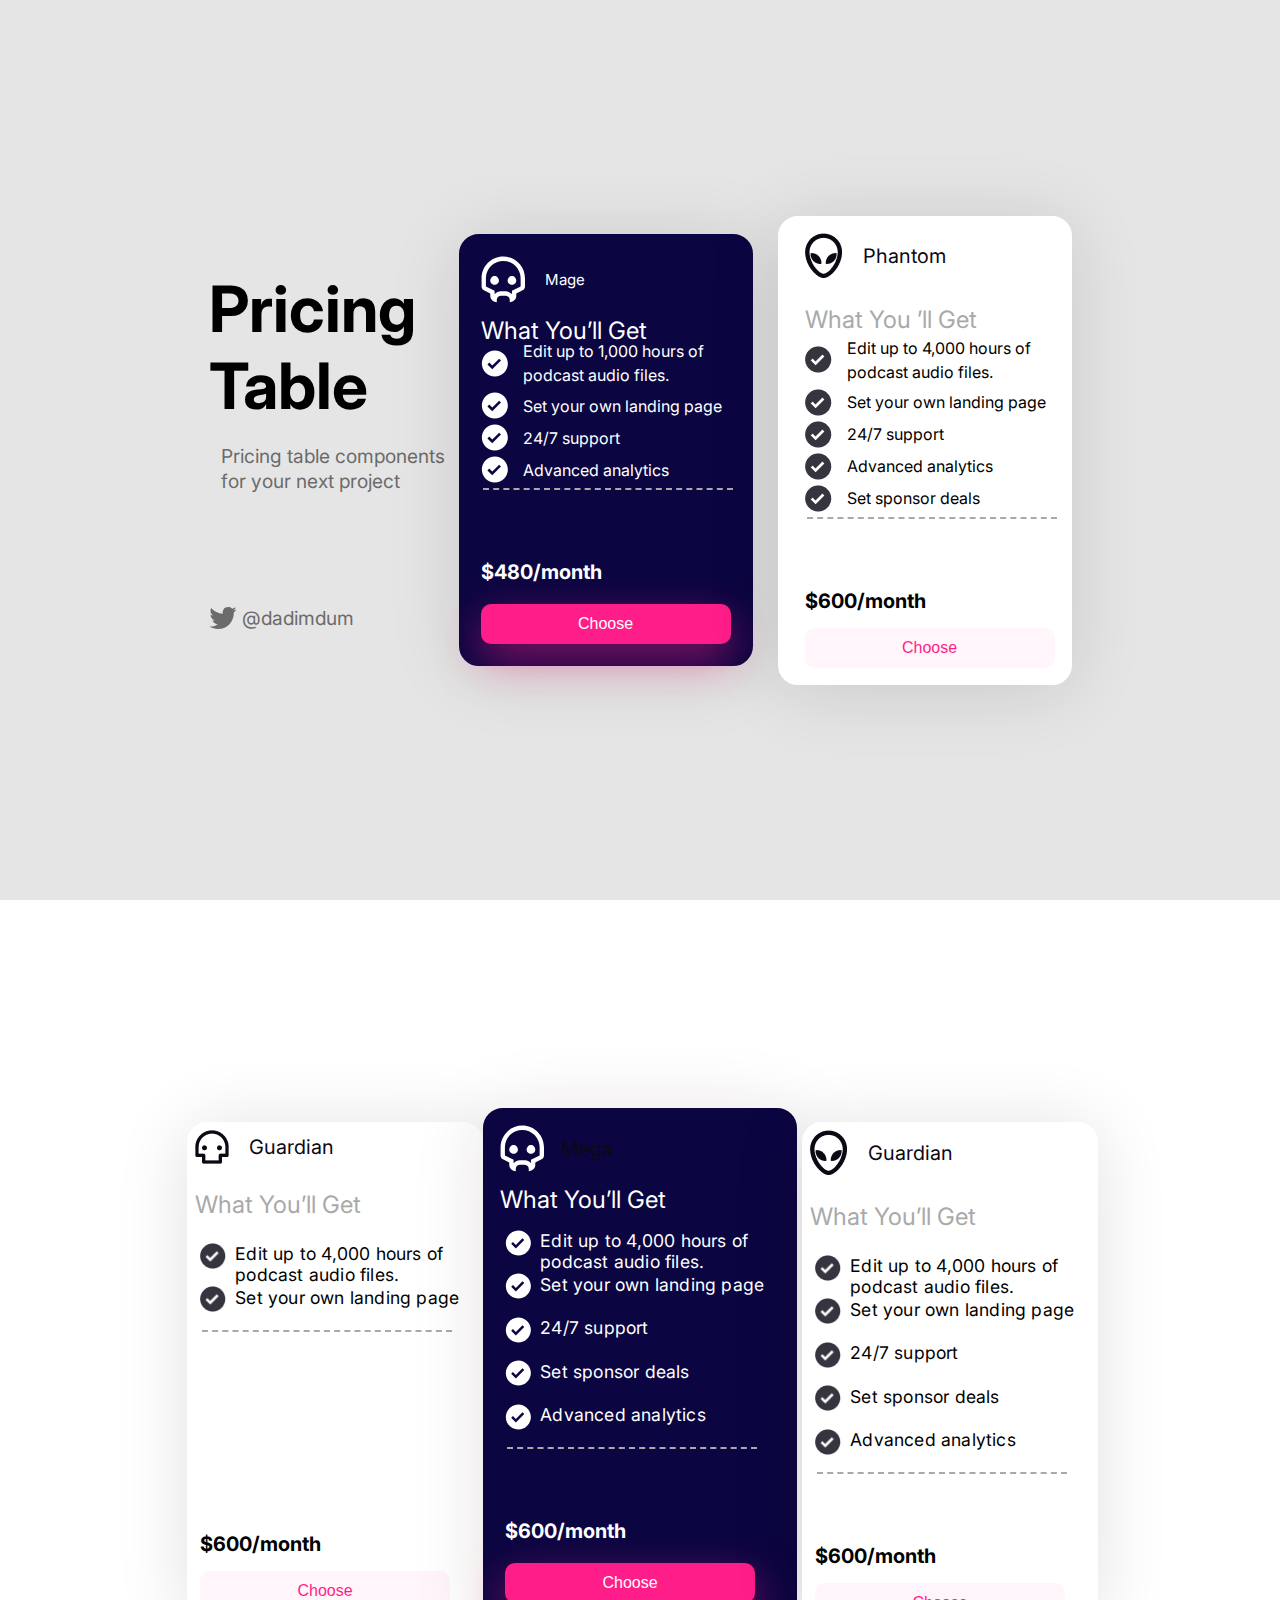
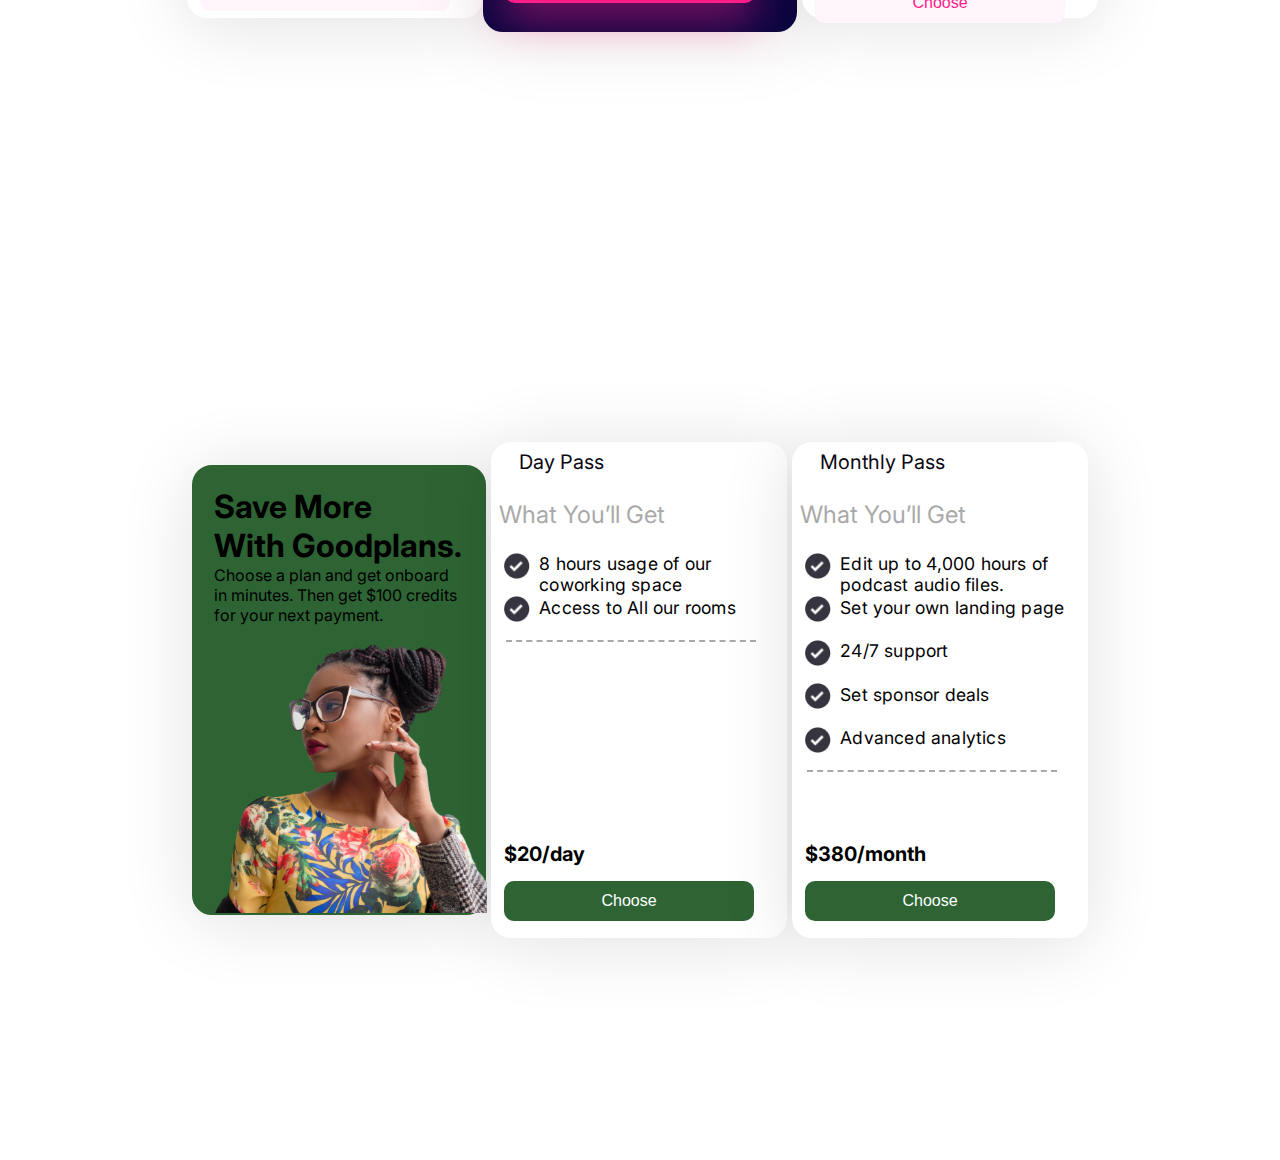
==== index.html @ 3392d0bc "added index and css files" ====
<!DOCTYPE html>
<html lang="en">
<head>
    <meta charset="UTF-8">
    <meta http-equiv="X-UA-Compatible" content="IE=edge">
    <meta name="viewport" content="width=device-width, initial-scale=1.0">
    <title>Pricing Ui Component</title>
    <link rel="stylesheet" href="index.css">
    <link rel="preconnect" href="https://fonts.googleapis.com">
<link rel="preconnect" href="https://fonts.gstatic.com" crossorigin>
<link href="https://fonts.googleapis.com/css2?family=Inter:wght@700&display=swap" rel="stylesheet">
</head>
<body>
    <div class="container wrapper">
        <div class="pricing-text">
            <h1 class="big-text"> Pricing Table</h1>
            <p class="small-text"> Pricing table components for your next project </p>
            <div class="box-bird">
                <img src="./img/bird.svg" alt="">
                <p class="small"> @dadimdum</p>
            </div>
        </div>
        <div class="price-box">
            <div class="box-mage">
                <img src="./img/head1.svg" alt="">
                <p class="box-p">Mage</p>
            </div>
            <p class="what-you-get">What You’ll Get</p>
            <div>
                <div class="box-mage1">
                    <img src="./img/mark1.svg" alt="">
                    <p class=" text">Edit up to 1,000 hours of podcast audio files.</p>
                </div>
                <div class="box-mage1">
                    <img src="./img/mark1.svg" alt="">
                    <p class="text">Set your own landing page</p>
                </div>
                <div class="box-mage1">
                    <img src="./img/mark1.svg" alt="">
                    <p class="text">24/7 support</p>
                </div>
                <div class="box-mage1">
                    <img src="./img/mark1.svg" alt="">
                    <p class="text" > Advanced analytics</p>
                </div>  
            </div>
            <div class="border"></div>
            <div>
                <h1 class="small-1"> $480/month</h1>
                <button class="btn"> Choose</button>
            </div>
        </div>
        <div class="price-box1">
            <div  class="box-mage">
                <img src="./img/head2.png" alt=""> 
                <p class="phantom"> Phantom </p>
            </div>
            <p class="what-you-get1">What You ’ll Get</p>
            <div class="box-mage1"> 
                <img src="./img/mark2.png" alt="">
                <p> Edit up to 4,000 hours of <br> podcast audio files.</p>
            </div> 
            <div class="box-mage1">
                <img src="./img/mark2.png" alt="">
                <p> Set your own landing page</p>
            </div>
            <div class="box-mage1">
                <img src="./img/mark2.png" alt="">
                <p> 24/7 support</p>
            </div>
            <div class="box-mage1">
                <img src="./img/mark2.png" alt="">
                <p> Advanced analytics</p>
            </div>
            <div class="box-mage1">
                <img src="./img/mark2.png" alt="">
                <p> Set sponsor deals</p>
            </div>
            <div class="border"></div>
            <div>
                <h1 class="small-2"> $600/month </h1>
                <button class="btn1"> Choose</button>
            </div>
        </div>
    </div>
    <!-- <div class=" wrapper1 ">
        <div class="price-box2" >
            <div class="box-mage">
                <img src="./img/Vector (1).png" alt="">
                <p class="phantom">Guardian</p>
            </div>
            <p class="what-you-get1"> What You’ll Get</p>
            <div class="box-mage1">
                <img src="./img/Vector.png" alt="">
                <p> Edit up to 10 hours of podcast audio files.</p>
            </div>
            <div class="box-mage1">
                <img src="./img/Vector.png" alt="">
                <p> Set your own CoreLoop Page</p>
            </div>
            <div class="border"></div>
            <h1 class="small-2">Free Forever</h1>
            <button class="btn1">Choose</button>
        </div>
        <div class="price-box-1">
            <div class="box-mage"></div>
            <p class="what-you-get">What You’ll Get</p>
            <div>
                <div class="box-mage1">
                    <img src="./img/Vector (2).svg" alt="">
                    <p class=" text">Edit up to 1,000 hours of podcast audio files.</p>
                </div>
                <div class="box-mage1">
                    <img src="./img/Vector (2).svg" alt="">
                    <p class="text">Set your own landing page</p>
                </div>
                <div class="box-mage1">
                    <img src="./img/Vector (2).svg" alt="">
                    <p class="text">24/7 support</p>
                </div>
                <div class="box-mage1">
                    <img src="./img/Vector (2).svg" alt="">
                    <p class="text" > Advanced analytics</p>
                </div>  
            </div>
            <div class="border"></div>
            <div>
                <h1 class="small-1"> $480/month</h1>
                <button class="btn"> Choose</button>
            </div>
        </div>
        <div class="price-box-2">
            <div  class="box-mage">
                <img src="./img/Vector1.png" alt=""> 
                <p class="phantom"> Phantom </p>
            </div>
            <p class="what-you-get1">What You’ll Get</p>
            <div class="box-mage1"> 
                <img src="./img/Vector.png" alt="">
                <p> Edit up to 4,000 hours of <br> podcast audio files.</p>
            </div> 
            <div class="box-mage1">
                <img src="./img/Vector.png" alt="">
                <p> Set your own landing page</p>
            </div>
            <div class="box-mage1">
                <img src="./img/Vector.png" alt="">
                <p> 24/7 support</p>
            </div>
            <div class="box-mage1">
                <img src="./img/Vector.png" alt="">
                <p> Advanced analytics</p>
            </div>
            <div class="box-mage1">
                <img src="./img/Vector.png" alt="">
                <p> Set sponsor deals</p>
            </div>
            <div class="border"></div>
            <div>
                <h1 class="small-2"> $600/month </h1>
                <button class="btn1"> Choose</button>
            </div>
        </div>  
    </div> -->
    <div class="contianer wrapper1">
       <div class="list-item1">
            <div class="box-mage">
                <img src="./img/head3.png" alt="">
                <p class="phantom">Guardian</p>
            </div>
            <p class="what-you-get1"> What You’ll Get</p>
            <ul class="image">
                <li> Edit up to 4,000 hours of podcast audio files.</li>
                <li> Set your own landing page</li>
                <div class="border1"></div>
                <div class="container">
                    <h1 class="small-2"> $600/month </h1>
                    <button class="btn1"> Choose</button>
                </div>
            </ul>
       </div>
        <div class="contianer ">
            <div class="list-item">
                <div  class="box-mage1">
                    <img src="./img/head1.svg" alt=""> 
                    <p class="phantom text"> Mega </p>
                </div>
                <p class="what-you-get">What You’ll Get</p>
                <ul class="text">
                    <li> Edit up to 4,000 hours of podcast audio files.</li>
                    <li> Set your own landing page</li>
                    <li> 24/7 support</li>
                    <li> Set sponsor deals</li>
                    <li> Advanced analytics</li>
                    <div class="border"></div>
                    <div class="container ">
                        <h1 class="small-1 "> $600/month </h1>
                        <button class="btn"> Choose</button>
                    </div>
                </ul>
            </div>
        </div>
        <div class="contianer ">
            <div class="list-item1">
                <div class="box-mage">
                    <img src="./img/head2.png" alt="">
                    <p class="phantom">Guardian</p>
                </div>
                <p class="what-you-get1"> What You’ll Get</p>
                <ul class="image">
                    <li> Edit up to 4,000 hours of podcast audio files.</li>
                    <li> Set your own landing page</li>
                    <li> 24/7 support</li>
                    <li> Set sponsor deals</li>
                    <li> Advanced analytics</li>
                    <div class="border"></div>
                    <div class="container">
                        <h1 class="small-2"> $600/month </h1>
                        <button class="btn1"> Choose</button>
                    </div>
                </ul>
           </div>
        </div>
       </div> 
       <div class="container wrapper1">
            <div class="price-box3">
                <h1 class="big-text"> Save More</h1>
                <h1 class="mage"> With Goodplans.</h1>
                <p class="small-text"> Choose a plan and get onboard in minutes. Then get $100 credits for your next payment.</p>
                <img src="./img/arrow" alt="">
                <img src="./img/pexels-godisable-jacob-871495-removebg-preview 1.svg" alt="" width="109%" height="200%"> 
            </div>
            <div class="list-item1 ">
                <div class="box-mage">
                    <img src="./img/Vector (3).svg" alt="">
                    <p  class="phantom"> Day Pass</p>
                </div>
                <p class="what-you-get1"> What You’ll Get</p>
            <ul class="image">
                <li> 8 hours usage of our coworking space</li>
                <li> Access to All our rooms</li>
                <div class="border1"></div>
                <div class="container">
                    <h1 class="small-2"> $20/day </h1>
                    <button class="btn2"> Choose</button>
                </div>
            </ul>
            </div>
            <div class="list-item1">
                <div class="box-mage">
                    <img src="./img/Vector (3).svg" alt="">
                    <p class="phantom"> Monthly Pass</p>
                </div>
                <p class="what-you-get1"> What You’ll Get</p>
            <ul class="image">
                <li> Edit up to 4,000 hours of podcast audio files.</li>
                <li> Set your own landing page</li>
                <li> 24/7 support</li>
                <li> Set sponsor deals</li>
                <li> Advanced analytics</li>
                <div class="border"></div>
                <div class="container">
                    <h1 class="small-2"> $380/month </h1>
                    <button class="btn2 "> Choose</button>
                </div>
            </ul>
            </div>
       </div> 
</body>
</html>
---- index.css ----
body, html{
    margin: 0;
    padding: 0;
    height: 100;
    font-family: "Inter", sans-serif;
}
h1, h2, h3, h4, h5, h6, p{
    margin: 0;
    padding: 0;
}
.wrapper{
    background-color: #E5E5E5;
    height: 100vh;
    display: flex;
    justify-content: center;
    align-items: center;
}
.wrapper .big-text{
    max-width: 250px;
    font-size: 4rem;
}
.wrapper .small-text{
    max-width:250px ;
    color: #6B6B6B;
    font-size: 1.2rem;
    line-height: 25px;
    margin-top: 20px;
    padding-left: 5%;
}

.price-box{
    border:2px solid #0B0641;
    background-color: #0B0641;
    border-radius: 20px;
    box-shadow: 0px 5.20673px 72.8942px rgba(0, 0, 0, 0.12);
    width: 250px;
    padding: 20px;
}
.box-mage{
    display: flex;
    align-items: center;
    column-gap: 20px; 
    color: #ffffff;
 }
.box-mage .box-p{
    font-size: 15px;
    color: #ffffff;
}

.what-you-get{
    color: #FFFFFF;
    font-size: 1.5rem;
    margin-top: 20px;
    line-height: 1rem;
    font-weight: 400;
}
.box-bird{
    display: flex;
    align-items: center;
    column-gap: 5px;
    margin-top: 7rem;
}
.small{
    font-size: 1.2rem;
    color: #6B6B6B;
}
.text{
    color: #ffffff;
}
.border{
    border-bottom: 2px dashed #A9A9AA ;
    margin:5px 2px 70px 2px ;
    width: 250px;
}
.phantom{
    color: #0B0914;
    font-size: 20px;

}
.small-1{
    font-size: 20px;
    color: #ffffff;
    margin-bottom: 20px;
}
.small-2{
    font-size: 20px;
    color: black;
    margin-bottom: 15px;
}
.wrapper .price-box1{
    padding-left: 25px;
    margin-left: 25px;
}
.price-box1{
        border:2px solid #FFFFFF;
        border-radius: 20px;
        background: #FFFFFF;
        box-shadow: 0px 5.20673px 72.8942px rgba(0, 0, 0, 0.12);    
        width: 250px;
        padding: 15px;
}
.what-you-get1{
    color: #A9A9AA;
    font-size: 1.5rem;
    margin-top: 25px;
    line-height: 2rem;
    font-weight: 400;
}
.box-mage1{
    display: flex;
    align-items: center;
    column-gap: 6%;
    line-height: 1.5rem;
    margin-bottom: 2%;
    
}
.btn{
    border: 10px solid #FF1D89; 
    background: #FF1D89;
    color:#ffffff;
    box-shadow: 0px 15.6202px 41.6538px rgba(255, 29, 137, 0.5);
    border-radius: 10px;
    width: 250px;
    font-size: 16px;
    cursor: pointer;
}
.btn1{
    border: 10px solid #FFF5FA; 
    background: #FFF5FA;
    color: #FF1D89;
    border-radius: 10px;
    font-size: 16px;
    width: 250px;
    cursor: pointer;
}
.btn2{
    border: 10px solid #2E6434; 
    background: #2E6434;
    color: #ffffff;
    border-radius: 10px;
    font-size: 16px;
    width: 250px;
    cursor: pointer;
}
.wrapper1{
    background: #FFFFFF;
    border-radius: 20px;
    margin: 20px;
    display: flex;
    align-items: center;
    justify-content: center;
    height: 100vh;
}
.price-box2{
    border:2px solid #FFFFFF;
    border-radius: 20px;
    background: #FFFFFF;
    box-shadow: 0px 5.20673px 72.8942px rgba(0, 0, 0, 0.12);    
    width: 250px;
    padding: 15px; 
    height: 350px;
}
.price-box-1{
    border:2px solid #0B0641;
    background-color: #0B0641;
    border-radius: 20px;
    box-shadow: 0px 5.20673px 72.8942px rgba(0, 0, 0, 0.12);
    width: 250px;
    padding: 20px;
    height: 400px;
}
.price-box-2{
    border:2px solid #FFFFFF;
    border-radius: 20px;
    background: #FFFFFF;
    box-shadow: 0px 5.20673px 72.8942px rgba(0, 0, 0, 0.12);    
    width: 250px;
    padding: 10px 10px 0px 10px; 
    height:380px;
}.price-box-2 .border{
    margin-bottom: 10px;
}
.price-box-1 .border{
    margin-top: 25px;
}

ul li{
    background: url(./img/mark1.svg ) no-repeat;
    background-size: contain;
    padding-left: 2em;
    height: 25px;
}
.image li {
    background: url(./img/mark2.png) no-repeat;
    background-size: contain;
    padding-left: 2em;
    height: 25px;
}
ul{
    padding: 5px;
}
li{
    font-size: 1.1em;
    margin-bottom: 1em;
    list-style: none;
    max-width: 250px;
    letter-spacing: .2px;
    margin-top: .5px;
    padding: .5px;
}
.list-item{
    border:2px solid #0B0641;
    background-color: #0B0641;
    border-radius: 20px;
    box-shadow: 0px 5.20673px 72.8942px rgba(61, 8, 8, 0.12);
    width: 280px;
    padding: 15px;
    height: 490px;
}
.list-item1{
    border:2px solid #FFFFFF;
    border-radius: 20px;
    background: #FFFFFF;
    box-shadow: 0px 5.20673px 72.8942px rgba(0, 0, 0, 0.12);
    margin-left: 5px; 
    height: 480px;
    padding: 6px;
    width: 280px;
}
.border1{
        border-bottom: 2px dashed #A9A9AA ;
        margin:5px 2px 200px 2px ;
        width: 250px;
}
.price-box3{
    border:2px solid #2E6434;
    background-color: #2E6434;
    border-radius: 20px;
    box-shadow: 0px 5.20673px 72.8942px rgba(0, 0, 0, 0.12);
    width: 250px;
    padding: 20px 20px 0 20px;

   
}
.price-box3 >img{
    margin-top: 5px;
    display: flex;
    justify-content: center;
    height: 20%;
}
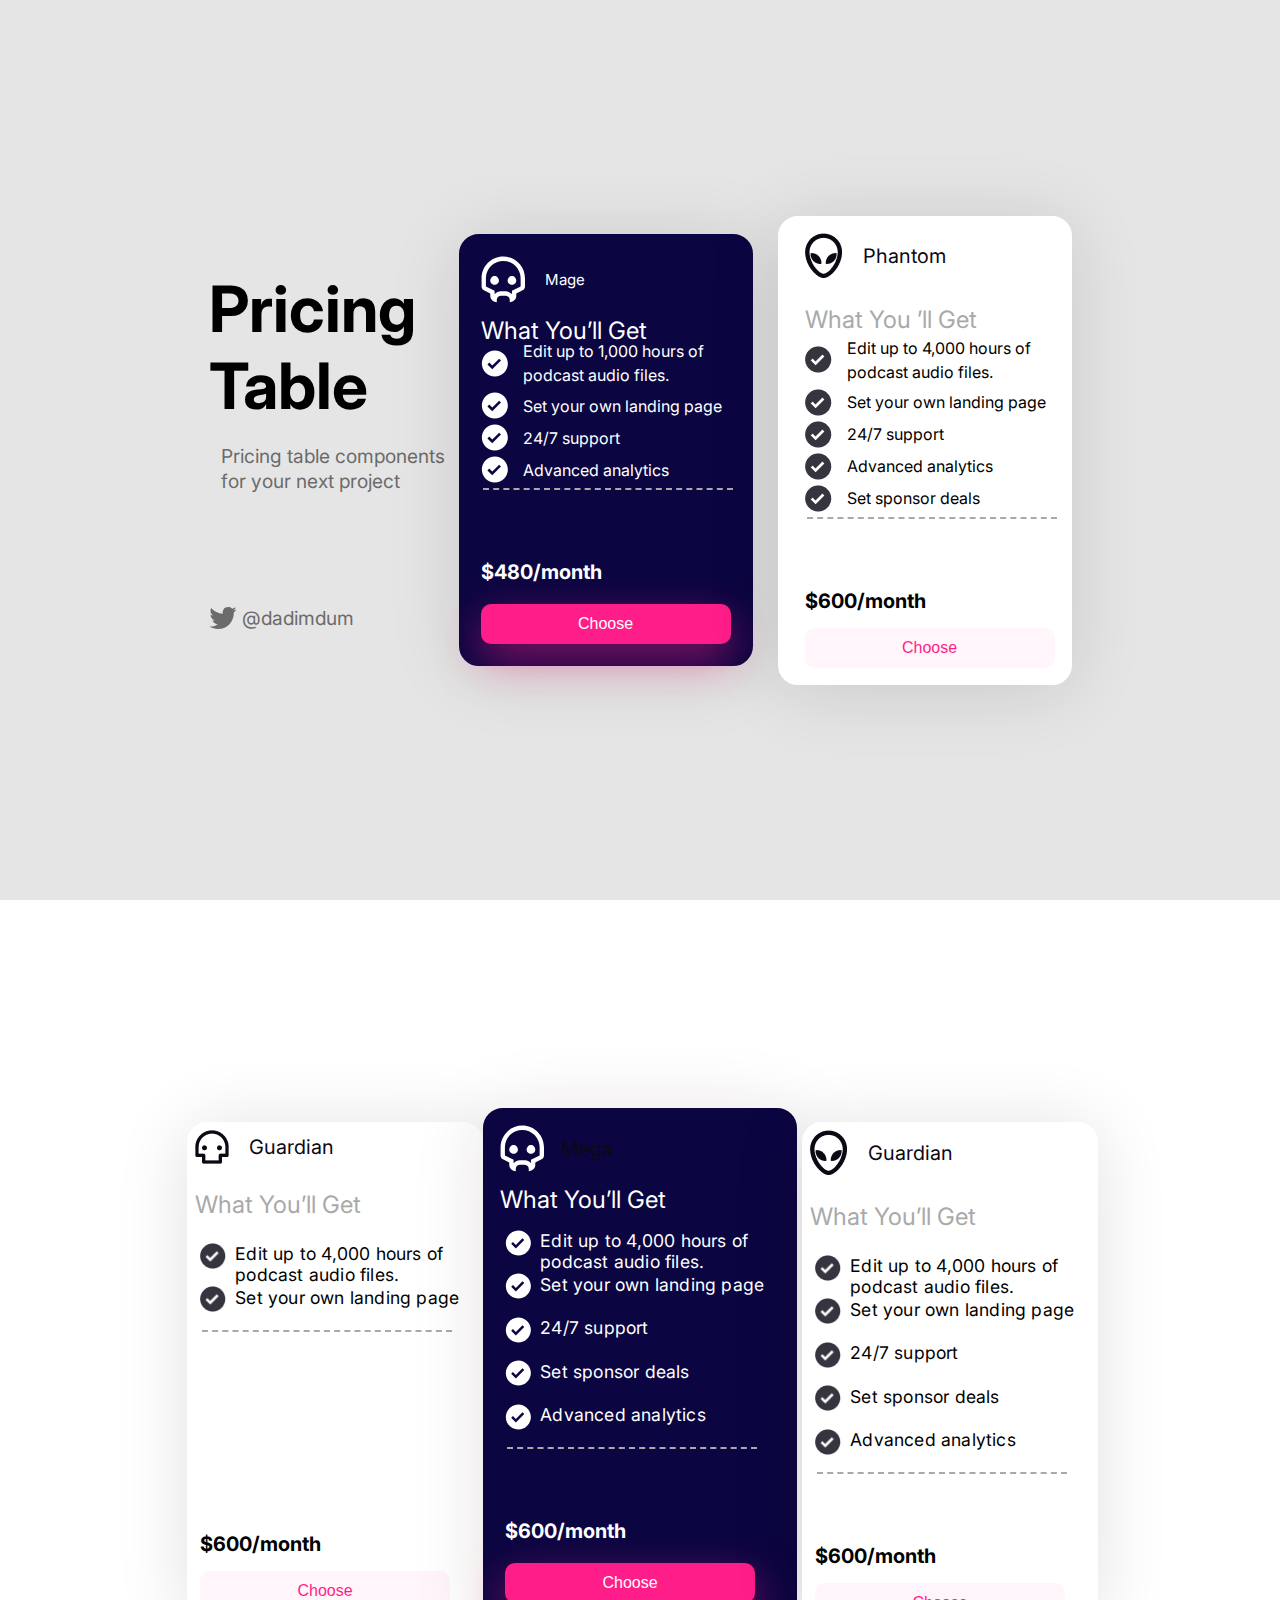
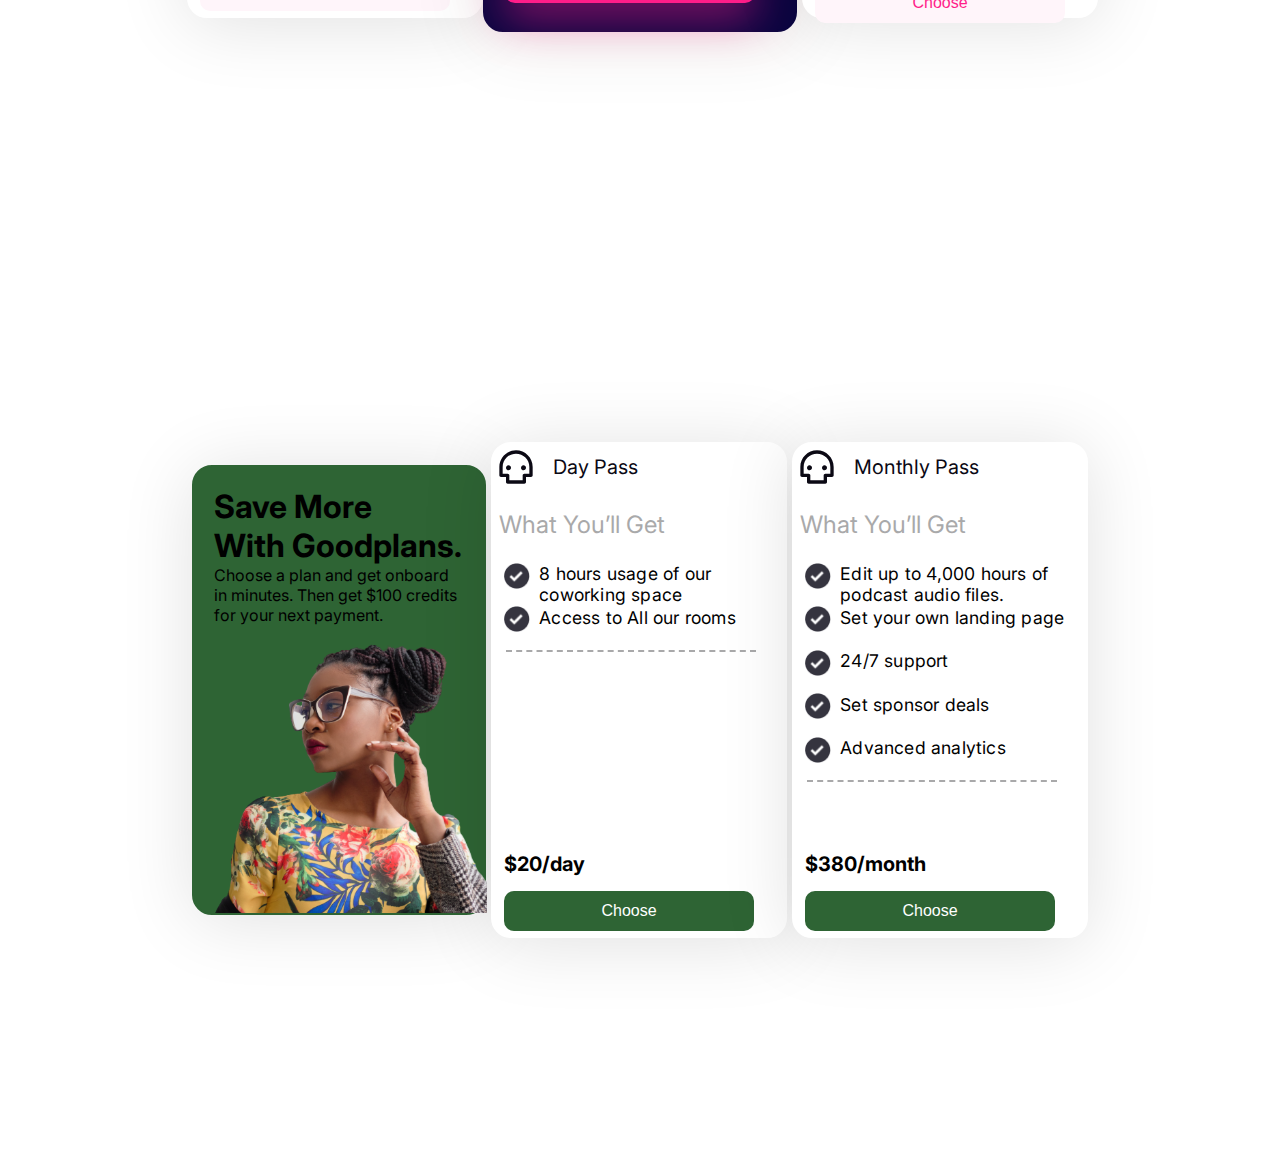
==== commit 98569636: "change img name" ====
--- a/index.html
+++ b/index.html
@@ -232,7 +232,7 @@
             </div>
             <div class="list-item1 ">
                 <div class="box-mage">
-                    <img src="./img/Vector (3).svg" alt="">
+                    <img src="./img/head4.svg" alt="">
                     <p  class="phantom"> Day Pass</p>
                 </div>
                 <p class="what-you-get1"> What You’ll Get</p>
@@ -248,7 +248,7 @@
             </div>
             <div class="list-item1">
                 <div class="box-mage">
-                    <img src="./img/Vector (3).svg" alt="">
+                    <img src="./img/head4.svg" alt="">
                     <p class="phantom"> Monthly Pass</p>
                 </div>
                 <p class="what-you-get1"> What You’ll Get</p>
